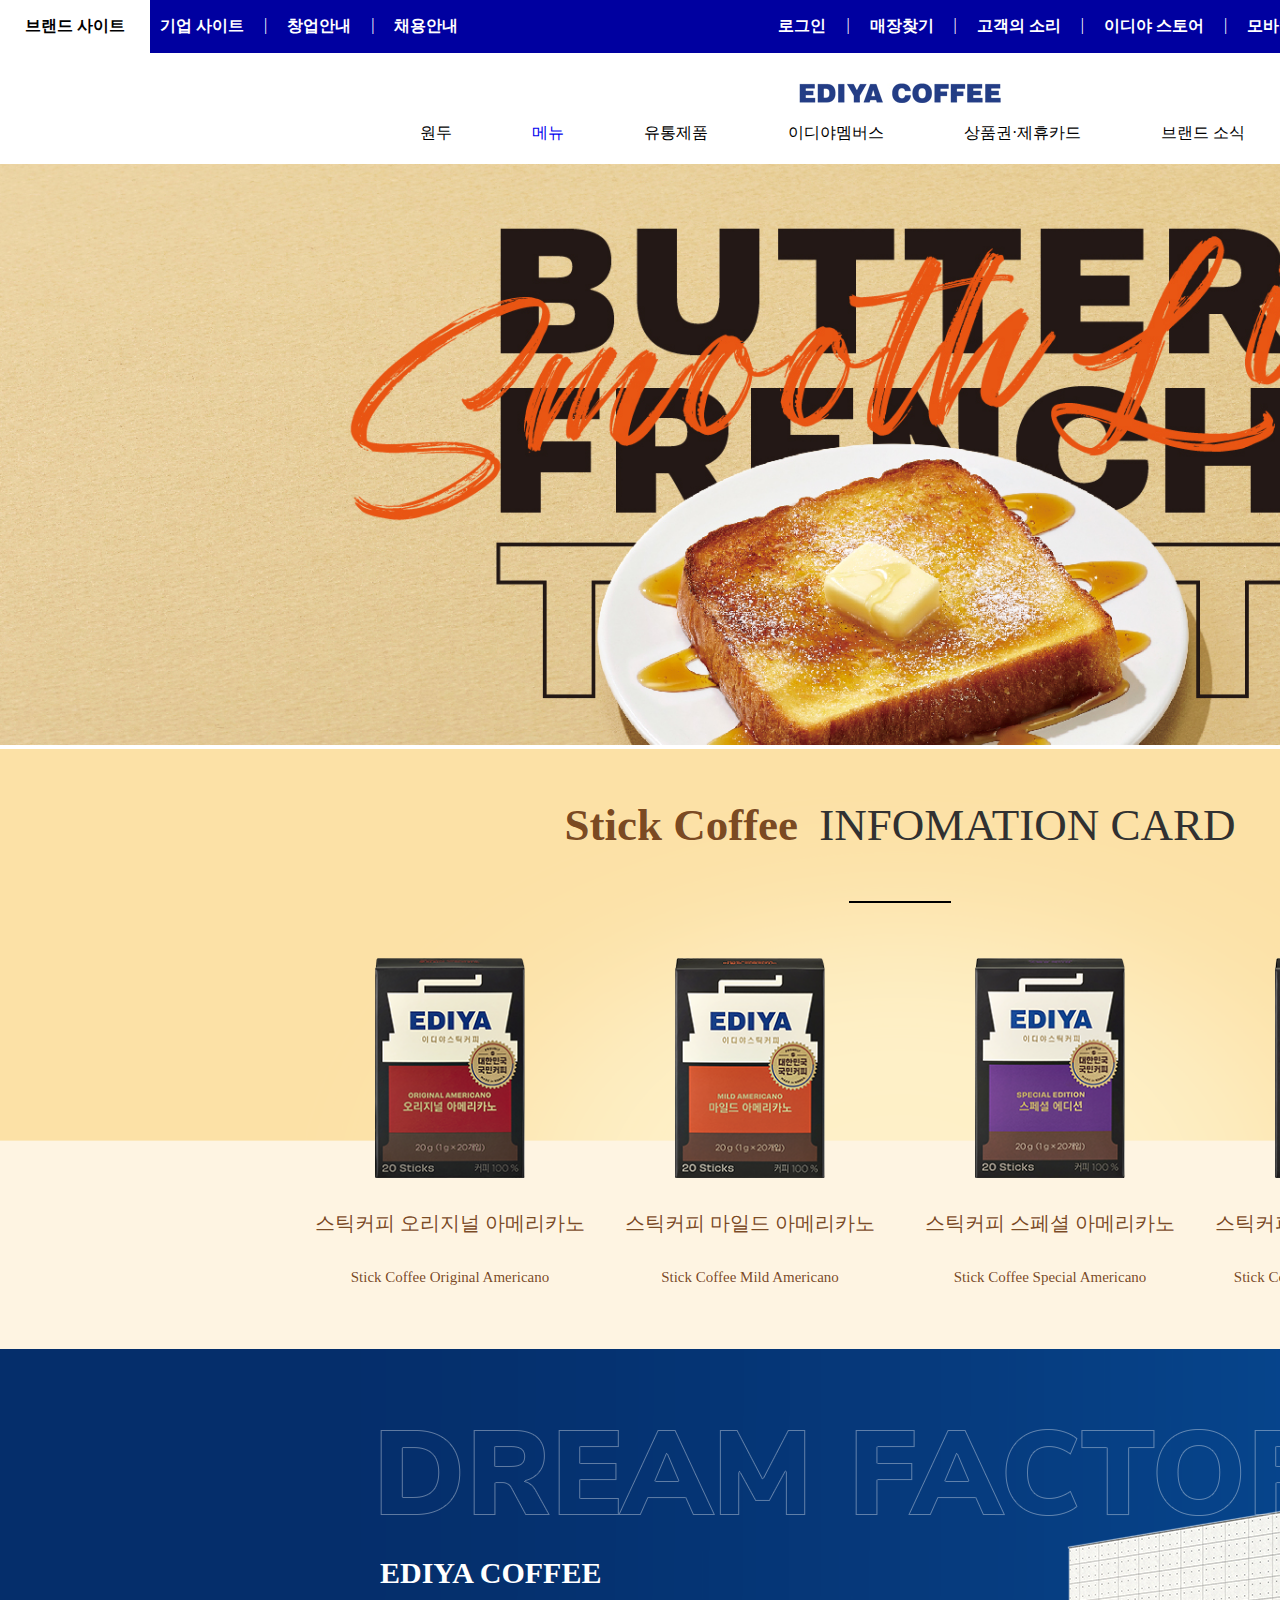
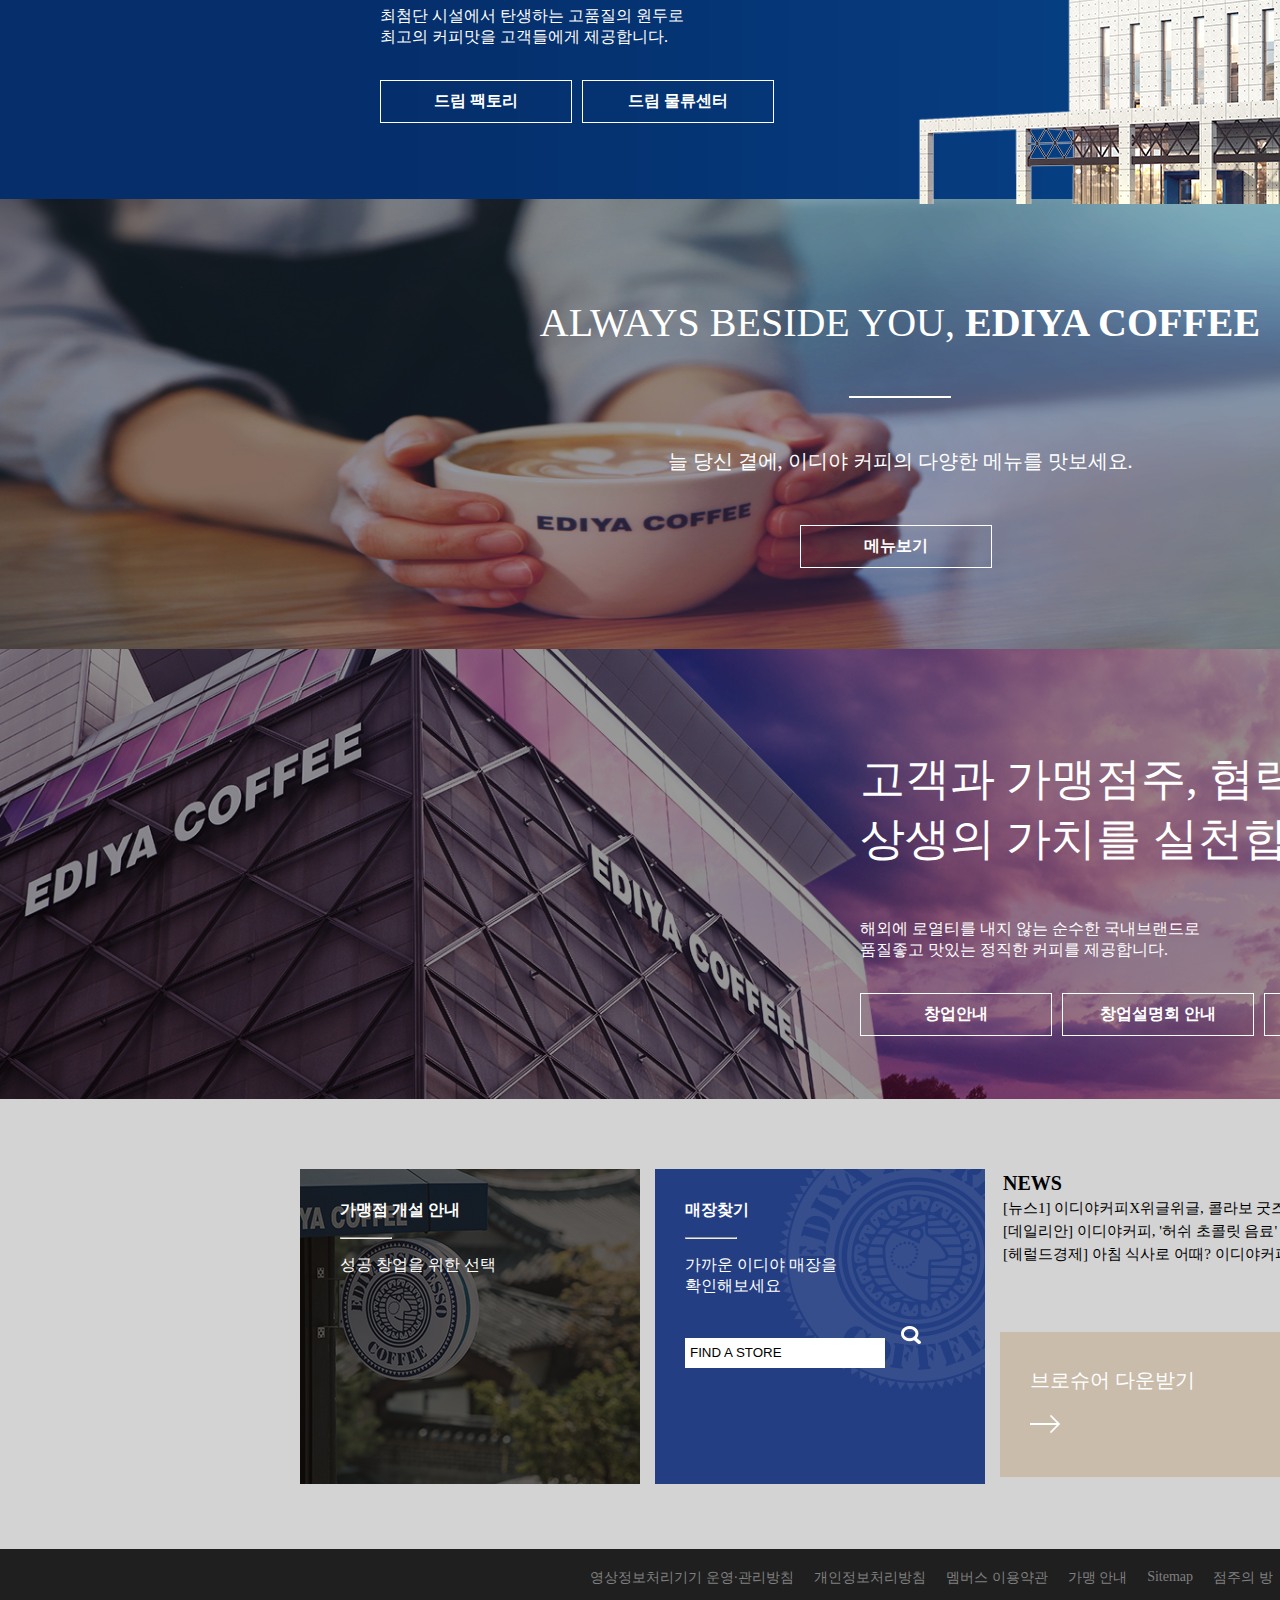
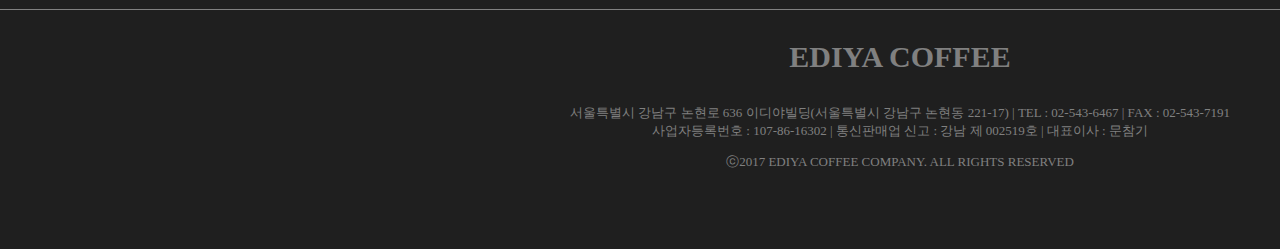
==== Ediya/index.html @ f3349beb "Add files via upload" ====
<!DOCTYPE html>
<html lang="ko">
<head>
    <meta charset="UTF-8">
    <title>Ediya Coffee</title>
    <link rel="stylesheet" href="css/index.css">
</head>
<body>


    <!-- header -->
    <header>
        <div id="wrap">
            <p><b>브랜드 사이트</b></p>
            <div id="top_nav">
                <ul>
                    <li><b>기업 사이트</b></li>
                    <li>|</li>
                    <li><b>창업안내</b></li>
                    <li>|</li>
                    <li><b>채용안내</b></li>
                </ul>
                <ul>
                    <li><b>로그인</b></li>
                    <li>|</li>
                    <li><b>매장찾기</b></li>
                    <li>|</li>
                    <li><b>고객의 소리</b></li>
                    <li>|</li>
                    <li><b>이디야 스토어</b></li>
                    <li>|</li>
                    <li><b>모바일상품권 스토어</b></li>
                </ul>
                <div id="sns">
                    <img src="images/top_sns01.png" alt="">
                    <img src="images/top_sns02.png" alt="">
                    <img src="images/top_sns03.png" alt="">
                    <img src="images/top_sns04.png" alt="">
                    <input type="search">
                </div>
            </div>
        </div>
        <div id="wrap2">
            <div>
                <a href="index.html"><img src="images/top_logo.gif" alt=""></a>
            </div>
            <div>
                <ul>
                    <li>원두</li>
                    <li><a href="sub_1.html">메뉴</a></li>
                    <li>유통제품</li>
                    <li>이디야멤버스</li>
                    <li>상품권·제휴카드</li>
                    <li>브랜드 소식</li>
                    <li>고객 지원</li>
                </ul>
            </div>
        </div>
    </header>

    <!-- banner -->
    <figure>
        <img src="images/banner.jpg" alt="">
    </figure>



    <!-- product -->
    <main>
        <div>
            <p><b>Stick Coffee</b></p>
            <p>INFOMATION CARD</p>
        </div>
        <hr>
        <div id="product">
            <div>
                <img src="images/main_stick_ame01.png" alt="">
                <p>스틱커피 오리지널 아메리카노</p>
                <p>Stick Coffee Original Americano</p>
            </div>
            <div>
                <img src="images/main_stick_ame02.png" alt="">
                <p>스틱커피 마일드 아메리카노</p>
                <p>Stick Coffee Mild Americano</p>
            </div>
            <div>
                <img src="images/main_stick_ame03.png" alt="">
                <p>스틱커피 스페셜 아메리카노</p>
                <p>Stick Coffee Special Americano</p>
            </div>
            <div>
                <img src="images/main_stick_ame04.png" alt="">
                <p>스틱커피 디카페인 아메리카노</p>
                <p>Stick Coffee Decaffeinated Americano</p>
            </div>
        </div>
    </main>

    <!-- dream factory -->
    <section>
        <img src="images/dream_factory_1.png" alt="">
        <img src="images/dream_factory_txt.png" alt="">
        <div>
            <div>
                <p id="n"><b>EDIYA COFFEE</b></p>
                <p>최첨단 시설에서 탄생하는 고품질의 원두로<br>
                    최고의 커피맛을 고객들에게 제공합니다.</p>
            </div>
            <div id="btn">
                <p class="btn"><b>드림 팩토리</b></p>
                <p class="btn"><b>드림 물류센터</b></p>
            </div>
        </div>
    </section>
        
    <!-- Brand -->
    <article>
        <div>
            <p>ALWAYS BESIDE YOU, <b>EDIYA COFFEE</b></p>
            <hr>
            <p>늘 당신 곁에, 이디야 커피의 다양한 메뉴를 맛보세요.</p>
            <p class="btn"><b>메뉴보기</b></p>
        </div>
    </article>


    <!-- Company -->
    <aside>
        <div>
            <div id="c">
                <p>고객과 가맹점주, 협력사의<br>
                    상생의 가치를 실천합니다.</p>
                <p>해외에 로열티를 내지 않는 순수한 국내브랜드로<br>
                    품질좋고 맛있는 정직한 커피를 제공합니다.</p>
            </div>
            <div id="btn">
                <p class="btn"><b>창업안내</b></p>
                <p class="btn"><b>창업설명회 안내</b></p>
                <p class="btn"><b>브랜드 소개</b></p>
            </div>
        </div>
    </aside>

    <!-- News -->
    <div id="News">
        <div id="News_a">
            <div id="N_a">
                <p><b>가맹점 개설 안내</b></p>
                <hr>
                <p>성공 창업을 위한 선택</p>
            </div>
            <div id="N_b">
                <p><b>매장찾기</b></p>
                <hr>
                <p>가까운 이디야 매장을<br>
                    확인해보세요</p>
                <input id="find" type="search" value="FIND A STORE">
                <img src="images/main_store_btn.png" alt="">
            </div>
            <div id="N_c">
                <div>
                    <table>
                        <tr>
                            <th>NEWS</th>
                            <td>more ></td>
                        </tr>
                        <tr>
                            <td>[뉴스1] 이디야커피X위글위글, 콜라보 굿즈 출시</td>
                            <td>2024.03.27</td>
                        </tr>
                        <tr>
                            <td>[데일리안] 이디야커피, '허쉬 초콜릿 음료' 3종...</td>
                            <td>2024.03.21</td>
                        </tr>
                        <tr>
                            <td>[헤럴드경제] 아침 식사로 어때? 이디야커피, '샐러드빵...</td>
                            <td>2024.03.19</td>
                        </tr>
                    </table>
                </div>
                <div>
                    <p>브로슈어 다운받기</p>
                    <img src="images/main_brochure_arrow.png" alt="">
                </div>
            </div>
        </div>
    </div>
    

    <!-- footer -->
    <footer>
        <div id="f_nav">
            <p>영상정보처리기기 운영·관리방침</p>
            <p>개인정보처리방침</p>
            <p>멤버스 이용약관</p>
            <p>가맹 안내</p>
            <p>Sitemap</p>
            <p>점주의 방</p>
            <select name="language" id="lang">
                <option value="Korean">Korean</option>
                <option value="English">English</option>
                <option value="Chinese">Chinese</option>
            </select>
        </div>
        <div id="f_info">
            <div>
                <p id="f_logo"><b>EDIYA COFFEE</b></p>
                <div>
                    <p>서울특별시 강남구 논현로 636 이디야빌딩(서울특별시 강남구 논현동 221-17) | TEL : 02-543-6467 | FAX : 02-543-7191 <br>
                        사업자등록번호 : 107-86-16302 | 통신판매업 신고 : 강남 제 002519호 | 대표이사 : 문참기</p>
                    <p>ⓒ2017 EDIYA COFFEE COMPANY. ALL RIGHTS RESERVED</p>
                </div>
            </div>
            <div>
                <img src="images/footer_ccm.png" alt="">
            </div>
        </div>

    </footer>
</body>
</html>
---- Ediya/css/index.css ----
@charset "utf-8";
/* 공통사항 */
.btn:hover{
    background-color: white;
    color: black;
}

a{
    text-decoration: none;
}


body{
    padding: 0px;
    margin: 0px;
    width: 1800px;
}


/* header */
header{
    width: 1800px;
    /* border: 1px red solid; */
}

#wrap{
    display: flex;
    justify-content: space-between;
    padding: 0px;
}

#wrap p{
    margin-left: 25px;
}

#top_nav{
    display: flex;
    width: 1650px;
    background-color: rgb(0, 0, 160);
    padding: 0px;
}

#top_nav ul:nth-of-type(2){
    margin-left: 300px;
}

#top_nav ul li{
    margin: 0px 10px;
    color: white;
}

#sns{
    margin-left: 80px;
    margin-top: 10px;
    padding: 0px;
}

header ul{
    padding: 0px;
    display: flex;
    list-style: none;
}

#wrap2{
    text-align: center;
}

#wrap2 img{
    margin-top: 30px;
}

#wrap2 div:nth-of-type(2){
    margin-left: 380px;
    margin-top: 10px;
    margin-bottom: 20px;
}

#wrap2 ul li{
    margin: 0px 40px;   
}


/* banner */
figure{
    width: 1800px;
    margin: 0px;
    
}

figure img{
    width: 1800px;
    margin: 0px;
}






/* product */
main{
    margin: 0px;
    width: 1800px;
    height: 600px;
    background-image: url(../images/main_beanist_bg.gif);
    background-size: 1800px 600px;
    text-align: center;
    font-size: 45px;
}

main div:nth-of-type(1){
    padding-top: 50px;
}

main div p{
    margin: 0px 5px;
    display: inline-block;
}

main div:nth-of-type(1) p:nth-of-type(1){
    color: rgba(119, 70, 30, 0.993);
}

main div:nth-of-type(1) p:nth-of-type(2){
    color: rgb(49, 49, 49);
}

main hr{
    margin-top: 50px;
    border: 1px black solid;
    width: 100px;
    margin-bottom: 0px;
}

#product{
    display: flex;
    flex-direction: row;
    padding: 0px;
    margin-left: 300px;
}

#product div{
    width: 300px;
    text-align: center;
    margin: 0px 0px;
    padding: 0px;
}

#product img{
    width: 150px;
    margin: 0px;
}

#product div p{
    margin: 0px;
}

#product div p:nth-of-type(1){
    font-size: 20px;
    color: rgba(119, 70, 30, 0.993);
    margin-bottom: 0px;
}

#product div p:nth-of-type(2){
    font-size: 15px;
    color: rgba(119, 70, 30, 0.993);
}





/* dream Factory */
section{
    width: 1800px;
    height: 450px;
    background-image: url(../images/dream_factory_bg.gif);
    background-size: 1800px 450px;
}

section img:nth-of-type(1){
    position: absolute;
    left: 900px;
    top: 1455px;
}

section img:nth-of-type(2){
    position: relative;
    left: 380px;
    top: 80px;
}

section div{
    position: relative;
    left: 190px;
    top: 50px;
    color: white;
}

#n b{
    font-size: 30px;
}

#btn{
    display: flex;
}

.btn{
    width: 150px;
    padding: 10px 20px;
    margin-right: 10px;
    border: 1px white solid;
    text-align: center;
}






/* Brand */
article{
    margin: 0px;
    padding: 0px;
    width: 1800px;
    height: 450px;
    background-image: url(../images/block02_bg.jpg);
    background-size: 1800px 450px;
    text-align: center;
}

article div{
    position: relative;
    color: white;
    margin: 0px;
    padding-top: 100px;
}

article div p{
    margin: 0px;
}

article div p:nth-of-type(1){
    font-size: 40px;
}
article div p:nth-of-type(2){
    font-size: 20px;
}

article div .btn{
    margin-left: 800px;
    margin-top: 50px;
}

article hr{
    margin-top: 50px;
    border: 1px white solid;
    width: 100px;
    margin-bottom: 50px;
}


/* Compnay */
aside{
    margin: 0px;
    width: 1800px;
    height: 450px;
    background-image: url(../images/company_bg.jpg);
    background-size: 1800px 450px;
}

aside div{
    position: relative;
    left: 430px;
    top: 50px;
    color: white;
}

#c p:nth-of-type(1){
    margin-top: 0px;
    margin-bottom: 50px;
    font-size: 45px;
}

#btn{
    display: flex;
}

.btn{
    width: 150px;
    padding: 10px 20px;
    margin-right: 10px;
    border: 1px white solid;
    text-align: center;
}




/* News */
#News{
    margin: 0px;
    width: 1800px;
    height: 450px;
    background-color: lightgray;
}

#News_a{
    display: flex;
    padding-left: 300px;
    padding-top: 70px;
}

#News_a div{
    margin-right: 15px;
}

#N_a{
    width: 300px;
    height: 300px;
    background-image: url(../images/main_franchise_bg.jpg);
    color: white;
    padding-left: 40px;
    padding-top: 15px;
}

#N_a hr{
    width: 50px;
    margin-right: 250px;
}

#N_b{
    width: 300px;
    height: 300px;
    background-image: url(../images/main_store_bg.jpg);
    color: white;
    padding-left: 30px;
    padding-top: 15px;
}

#N_b hr{
    width: 50px;
    margin-right: 250px;
}

#find{
    width: 200px;
    height: 30px;
    border: 3px white solid;
}

#news p, table{
    margin: 0px;
}

table th{
    text-align: left;
    font-size: 20px;
}
table td{
    font-size: 15px;
}

#N_c div:nth-of-type(2){
    background-color:rgb(201, 188, 171);
    color: white;
    margin-top: 65px;
    height: 130px ;
    padding-left: 30px;
    padding-top: 15px;
    font-size: 20px;
}


/* footer */
footer{
    margin: 0px;
    width: 1800px;
    height: 300px;
    background-color: rgb(31, 31, 31);
    /* border: 1px red solid; */
}

#f_nav{
    display: flex;
    padding-left: 590px;
    padding-top: 20px;
    background-color: rgb(31, 31, 31);
    border-bottom: 1px gray solid;
    height: 40px;
}

#f_nav p{
    font-size: 14px;
    margin-top: 0px;
    margin-right: 20px;
    color: gray;
}

#lang{
    width: 150px;
    height: 25px;
}

#f_info{
    color: gray;
}


#f_info div:nth-of-type(1){
    text-align: center;
}

#f_logo{
    font-size: 30px;
}

#f_info div:nth-of-type(1) div p{
    font-size: 13px;
}


#f_info div:nth-of-type(2){
    position: absolute;
    left: 1365px;
    top: 3250px;
}
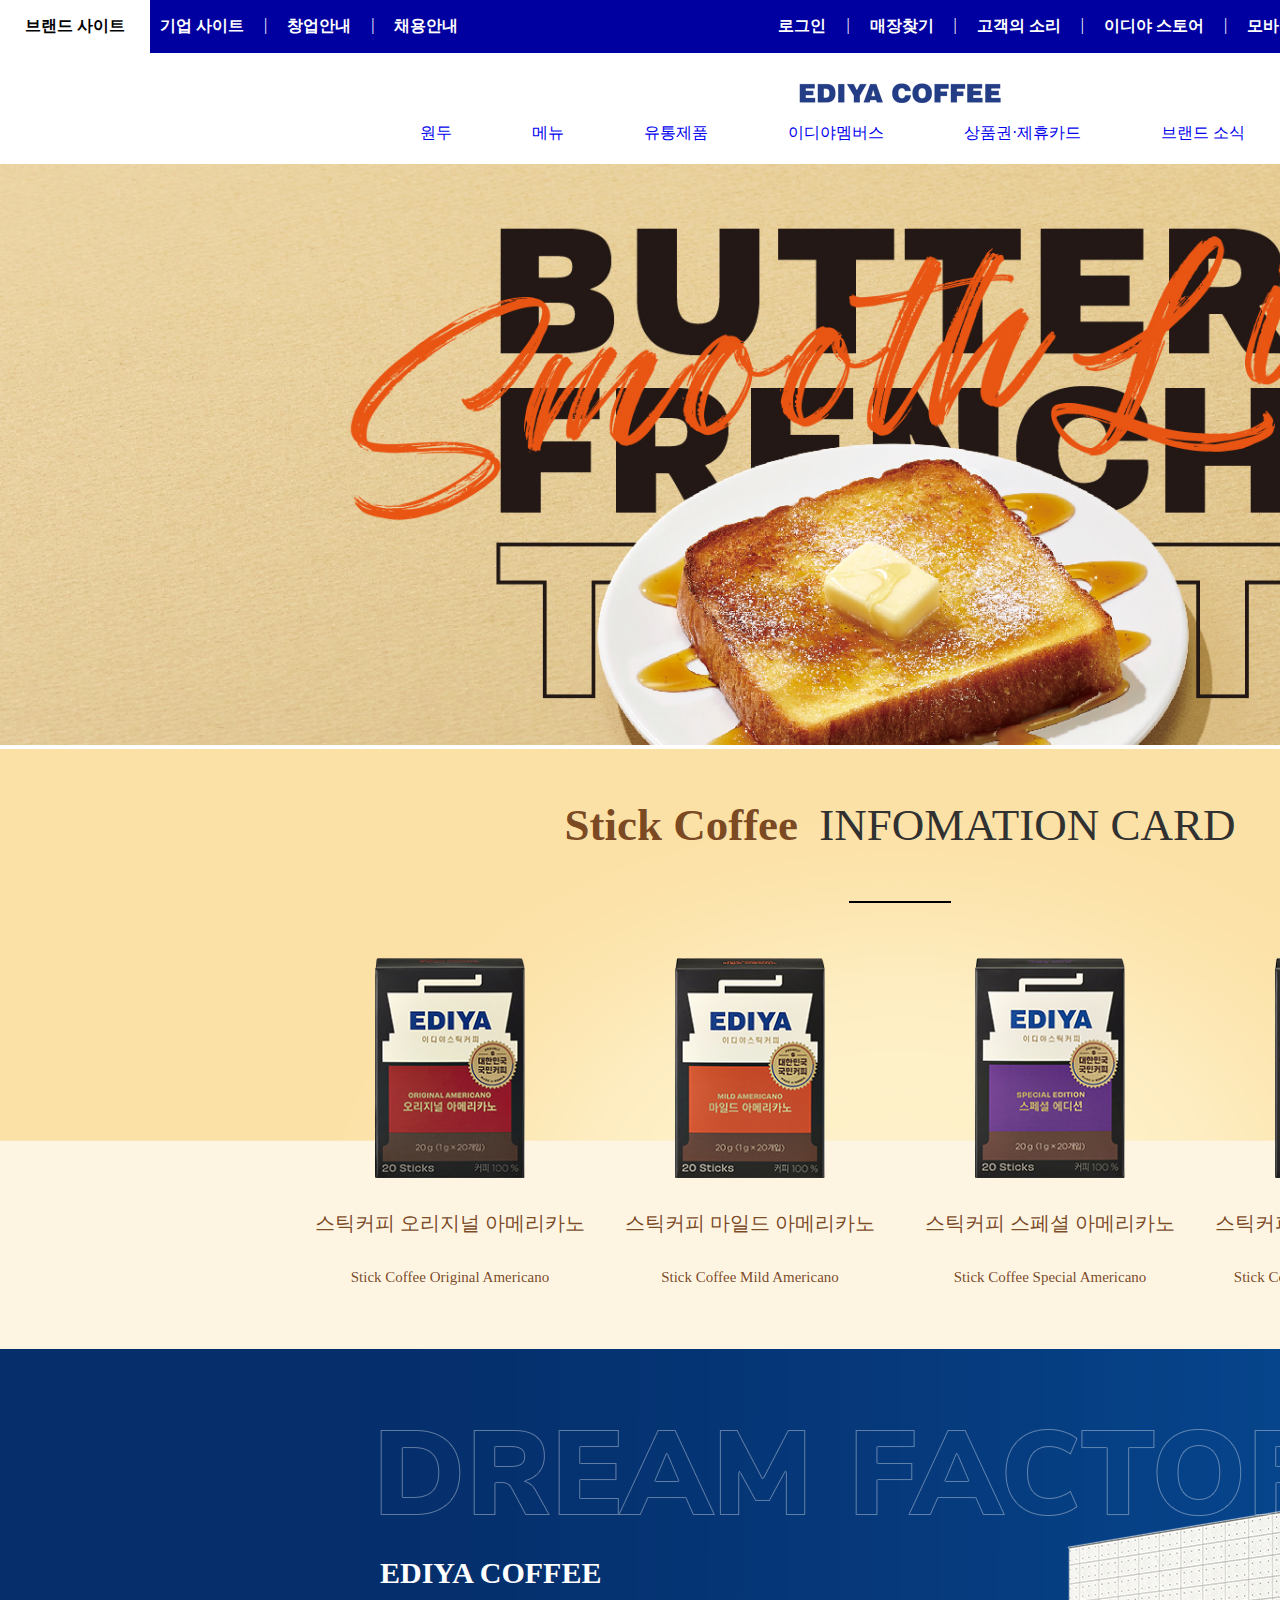
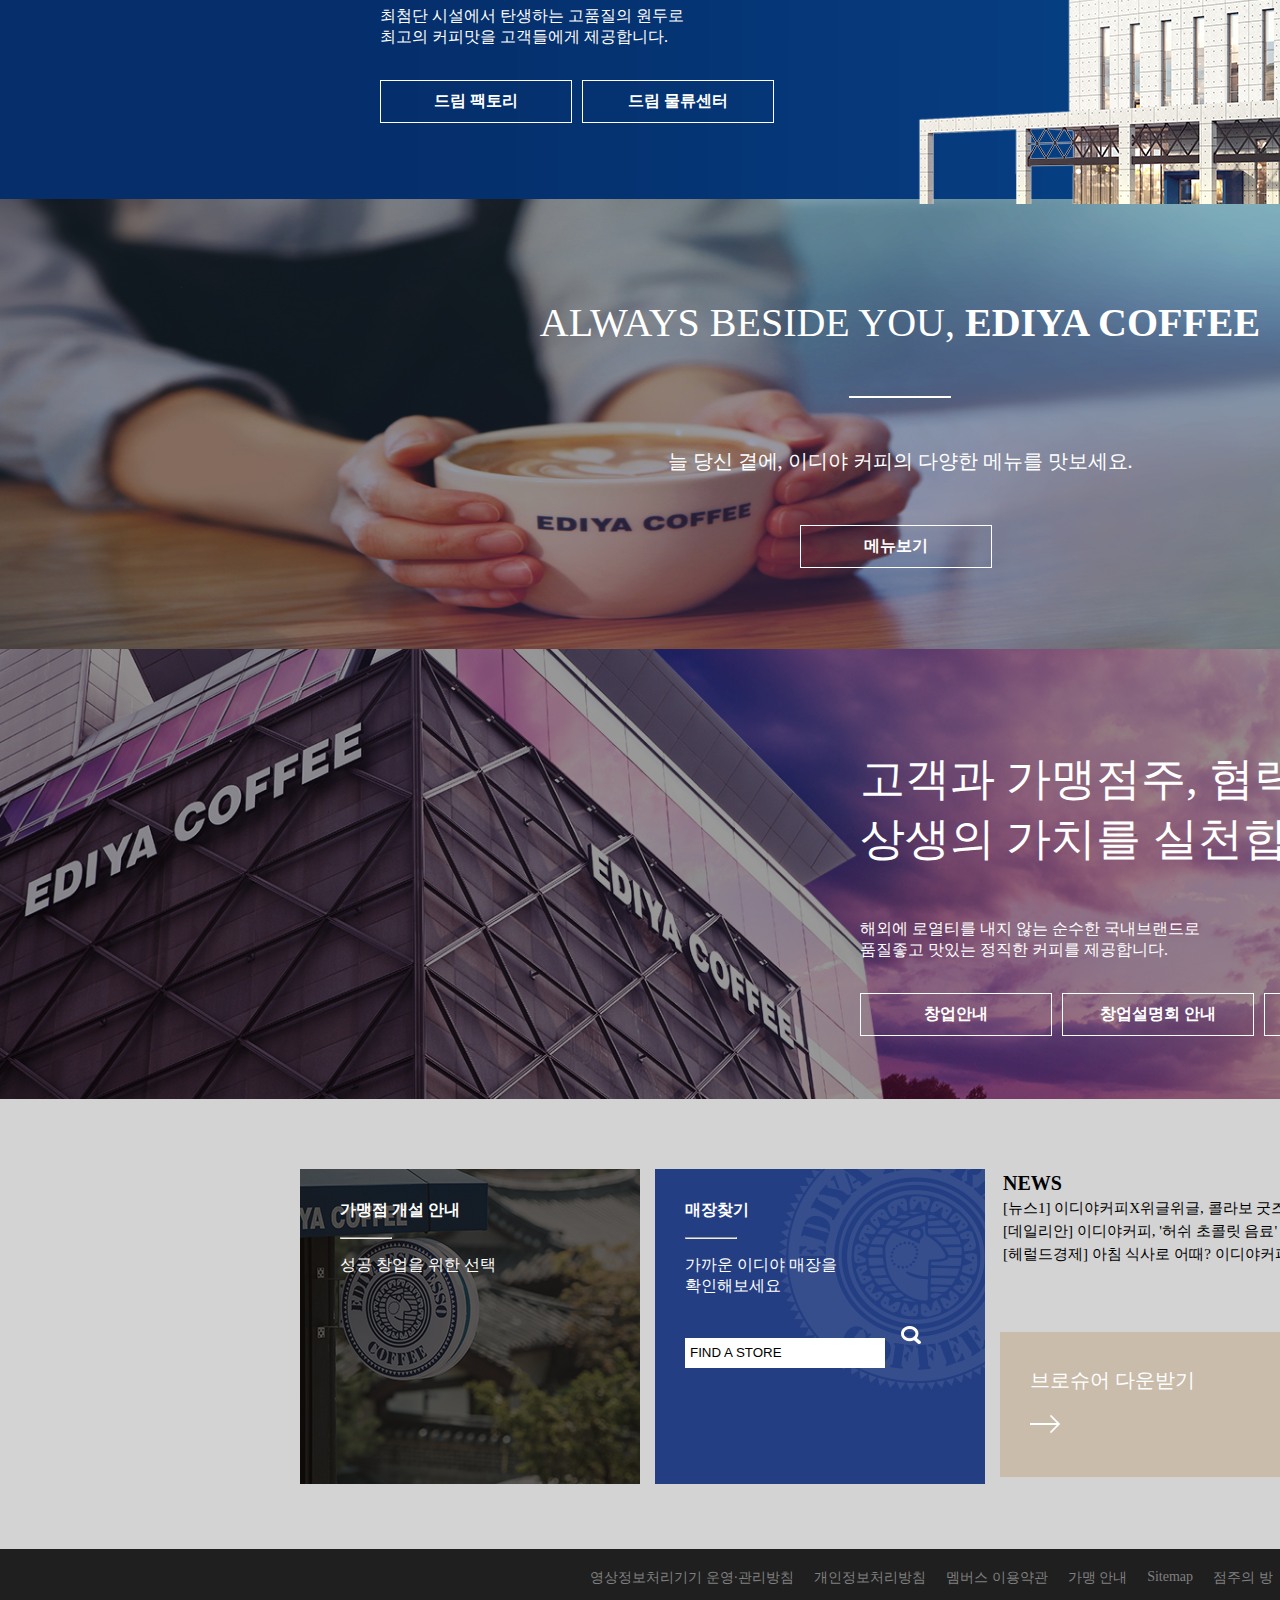
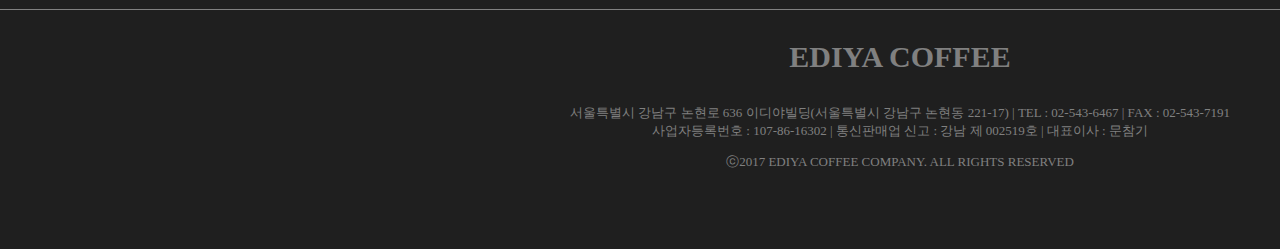
==== commit 2596692c: "Add files via upload" ====
--- a/Ediya/index.html
+++ b/Ediya/index.html
@@ -46,13 +46,13 @@
             </div>
             <div>
                 <ul>
-                    <li>원두</li>
+                    <li><a href="sub_1.html">원두</a></li>
                     <li><a href="sub_1.html">메뉴</a></li>
-                    <li>유통제품</li>
-                    <li>이디야멤버스</li>
-                    <li>상품권·제휴카드</li>
-                    <li>브랜드 소식</li>
-                    <li>고객 지원</li>
+                    <li><a href="sub_1.html">유통제품</a></li>
+                    <li><a href="sub_1.html">이디야멤버스</a></li>
+                    <li><a href="sub_1.html">상품권·제휴카드</a></li>
+                    <li><a href="sub_1.html">브랜드 소식</a></li>
+                    <li><a href="sub_1.html">고객 지원</a></li>
                 </ul>
             </div>
         </div>
